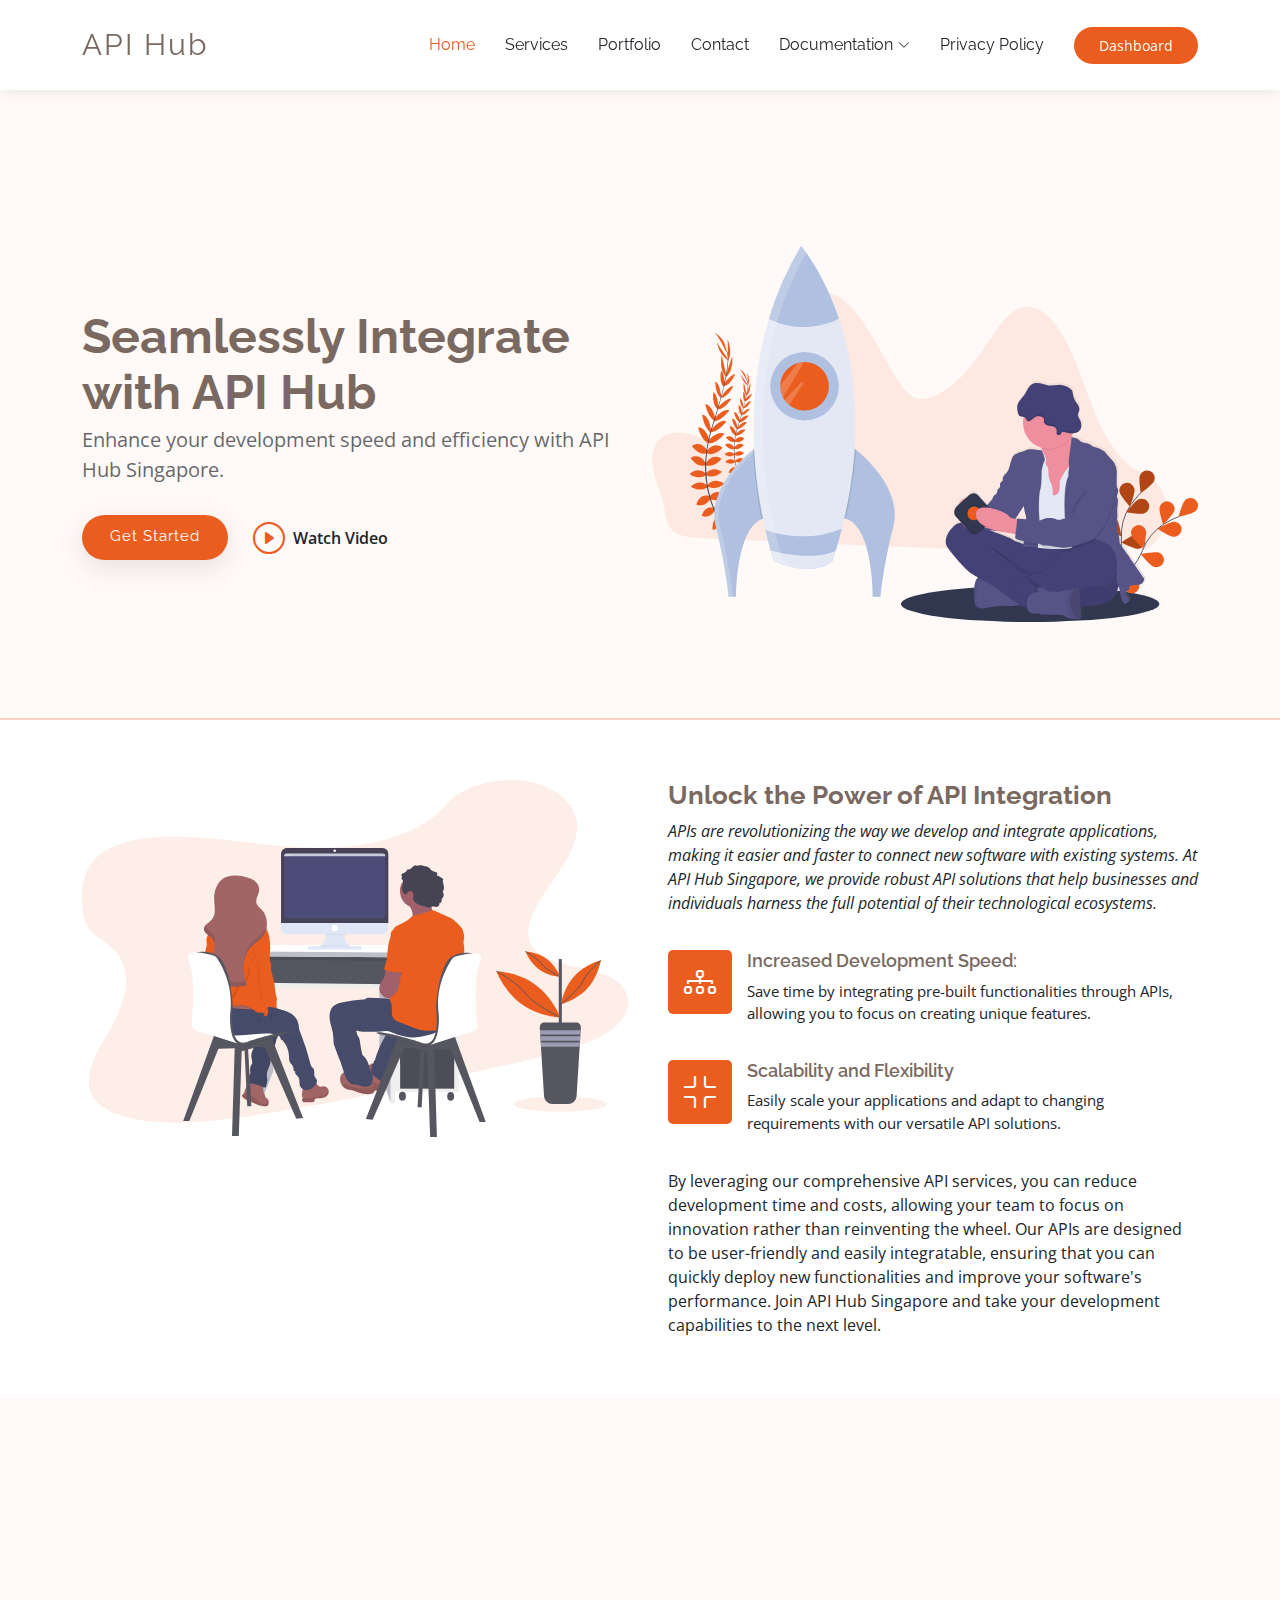
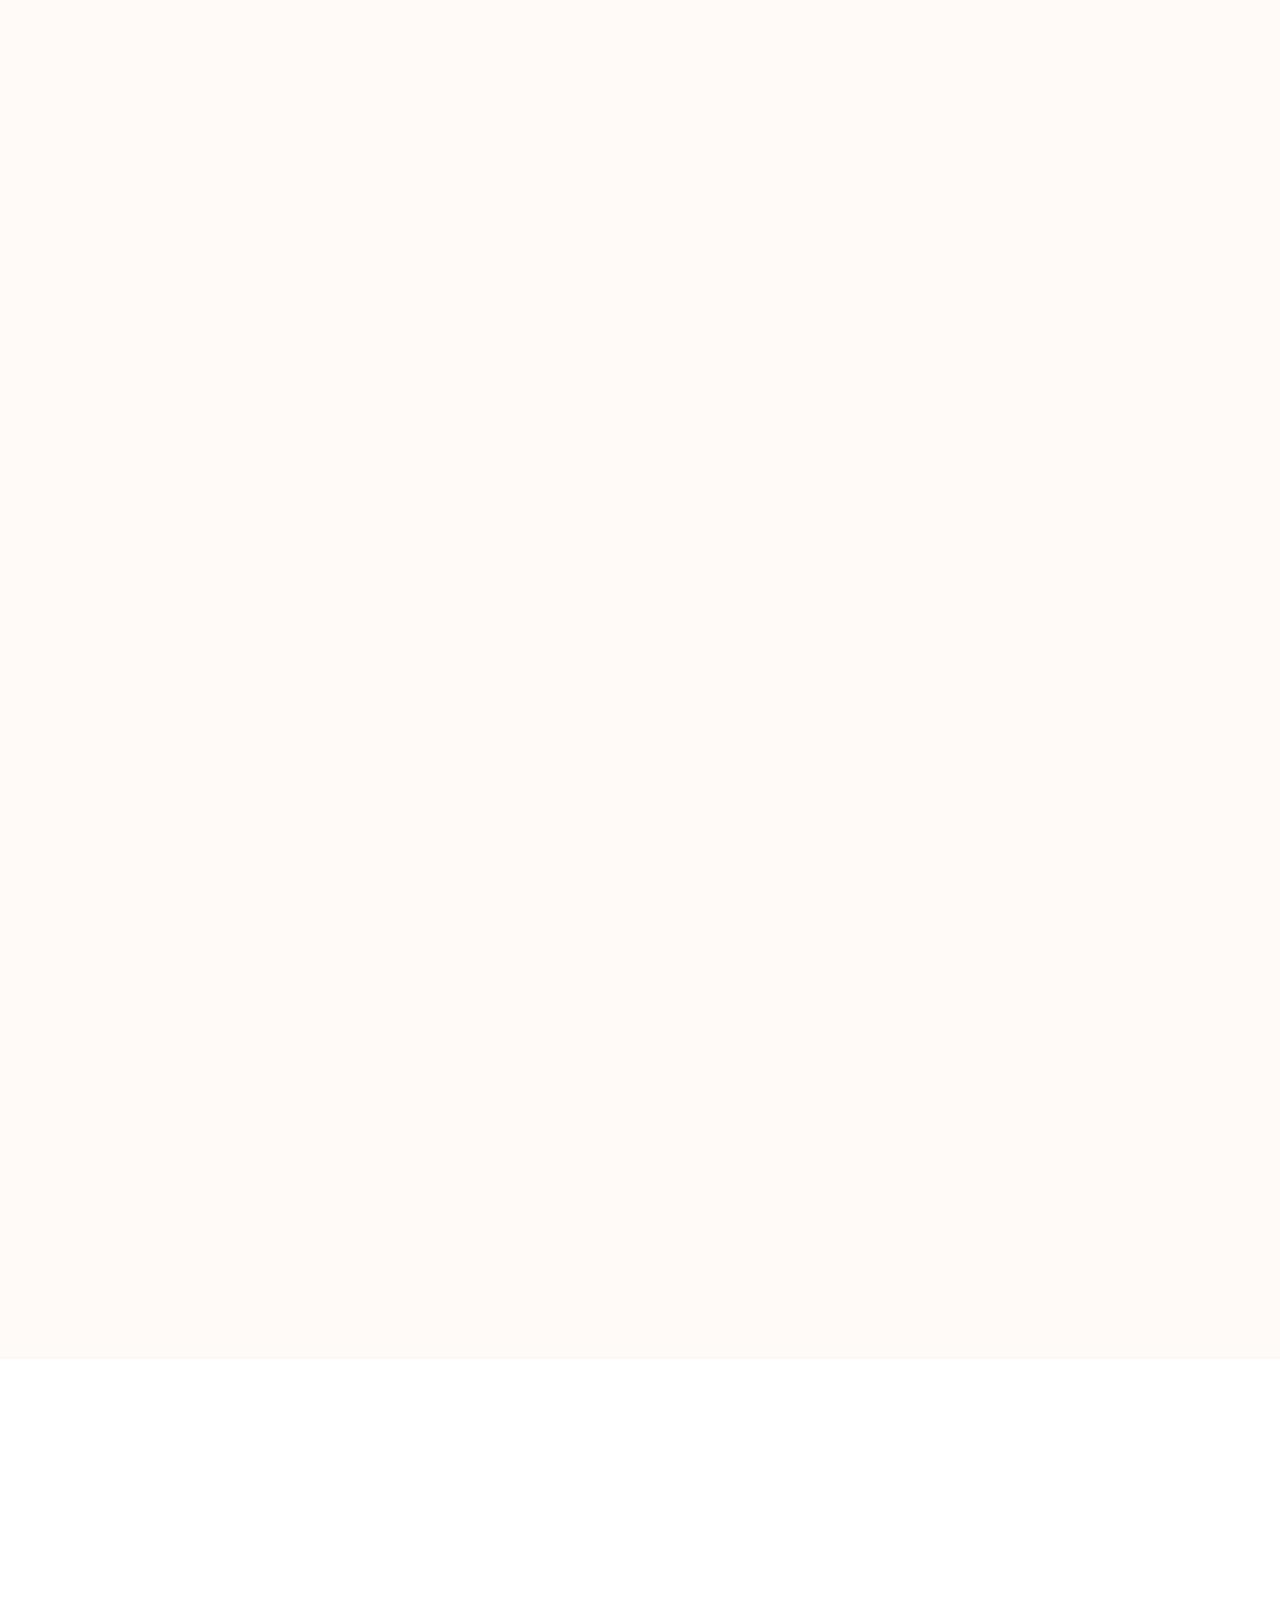
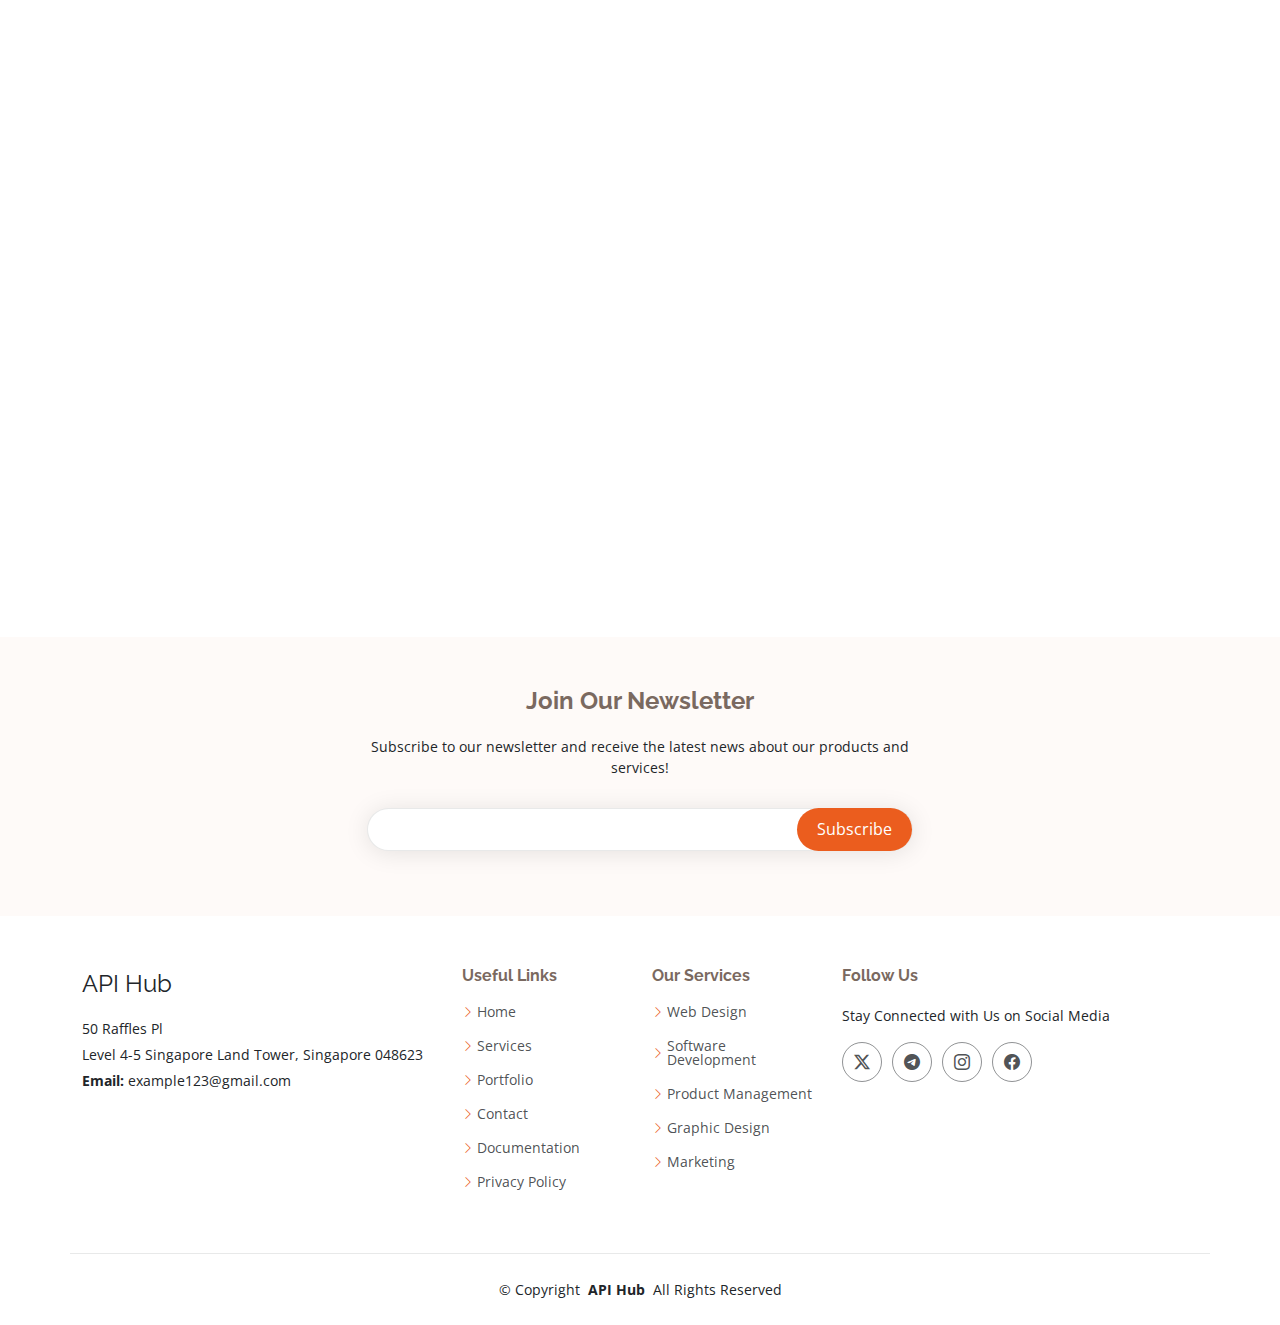
==== apiHub/index.html @ 4bbb3880 "1" ====
<!DOCTYPE html>
<html lang="en">

<head>
  <script async src="https://pagead2.googlesyndication.com/pagead/js/adsbygoogle.js?client=ca-pub-4819060285041230"
    crossorigin="anonymous"></script>
  <!-- Google tag (gtag.js) -->
  <script async src="https://www.googletagmanager.com/gtag/js?id=G-EMD2EQ084N"></script>
  <script>
    window.dataLayer = window.dataLayer || [];
    function gtag() { dataLayer.push(arguments); }
    gtag('js', new Date());

    gtag('config', 'G-EMD2EQ084N');
  </script>
  <meta charset="utf-8">
  <meta content="width=device-width, initial-scale=1.0" name="viewport">
  <title>API Hub Singapore | Your Gateway to Seamless API Integration</title>
  <meta content="API Hub Singapore offers comprehensive API services tailored for SMEs and individuals."
    name="description">
  <meta content="API services Singapore,API integration, SME API solutions,API Hub Singapore" name="keywords">
  <!-- OG Tag -->
  <meta property="og:title" content="API Hub Singapore: Your Gateway to Seamless API Integration" />
  <meta property="og:description"
    content="API Hub Singapore offers comprehensive API services tailored for SMEs and individuals. We provide easy-to-integrate solutions that enhance your business capabilities, streamline operations, and drive innovation. Join us to unlock the potential of API technology and elevate your digital presence." />
  <meta property="og:type" content="website" />
  <meta property="og:url" content="http://www.sgapihub.com" />
  <meta property="og:image" content="http://www.sgapihub.com/logo.png" />
  <!-- DC Tag -->
  <meta name="dc.title" content="API Hub Singapore: Your Gateway to Seamless API Integration" />
  <meta name="dc.description"
    content="API Hub Singapore offers comprehensive API services tailored for SMEs and individuals. We provide easy-to-integrate solutions that enhance your business capabilities, streamline operations, and drive innovation. Join us to unlock the potential of API technology and elevate your digital presence." />
  <meta name="dc.format" content="text/html" />
  <meta name="dc.identifier" content="http://www.sgapihub.com" />

  <!-- Favicons -->
  <link href="./assets/img/favicon.png" rel="icon">
  <link href="./assets/img/apple-touch-icon.png" rel="apple-touch-icon">

  <!-- Fonts -->
  <link href="https://fonts.googleapis.com" rel="preconnect">
  <link href="https://fonts.gstatic.com" rel="preconnect" crossorigin>
  <link
    href="https://fonts.googleapis.com/css2?family=Open+Sans:ital,wght@0,300;0,400;0,500;0,600;0,700;0,800;1,300;1,400;1,500;1,600;1,700;1,800&family=Raleway:ital,wght@0,100;0,200;0,300;0,400;0,500;0,600;0,700;0,800;0,900;1,100;1,200;1,300;1,400;1,500;1,600;1,700;1,800;1,900&display=swap"
    rel="stylesheet">

  <!-- Vendor CSS Files -->
  <link href="./assets/vendor/bootstrap/css/bootstrap.min.css" rel="stylesheet">
  <link href="./assets/vendor/bootstrap-icons/bootstrap-icons.css" rel="stylesheet">
  <link href="./assets/vendor/aos/aos.css" rel="stylesheet">
  <link href="./assets/vendor/glightbox/css/glightbox.min.css" rel="stylesheet">
  <link href="./assets/vendor/swiper/swiper-bundle.min.css" rel="stylesheet">

  <!-- Main CSS File -->
  <link href="./assets/css/main.css" rel="stylesheet">
</head>

<body class="index-page">

  <header id="header" class="header d-flex align-items-center sticky-top">
   
  </header>

  <main class="main">

    <!-- Hero Section -->
    <section id="hero" class="section hero light-background">

      <div class="container">
        <div class="row gy-4">
          <div class="col-lg-6 order-2 order-lg-1 d-flex flex-column justify-content-center" data-aos="fade-up">
            <h1>Seamlessly Integrate with API Hub</h1>
            <p>Enhance your development speed and efficiency with API Hub Singapore. </p>
            <div class="d-flex">
              <a href="index.html#about" class="btn-get-started">Get Started</a>
              <a href="#" class="glightbox btn-watch-video d-flex align-items-center"><i
                  class="bi bi-play-circle"></i><span>Watch
                  Video</span>
              </a>
            </div>
          </div>
          <div class="col-lg-6 order-1 order-lg-2 hero-img" data-aos="zoom-out" data-aos-delay="200">
            <img src="./assets/img/hero-img.svg" class="img-fluid animated" alt="">
          </div>
        </div>
      </div>

    </section><!-- /Hero Section -->

    <!-- About Section -->
    <section id="about" class="section about">

      <div class="container">

        <div class="row gy-3">

          <div class="col-lg-6" data-aos="fade-up" data-aos-delay="100">
            <img src="./assets/img/about-img.svg" alt="" class="img-fluid">
          </div>

          <div class="col-lg-6 d-flex flex-column justify-content-center" data-aos="fade-up" data-aos-delay="200">
            <div class="about-content ps-0 ps-lg-3">
              <h3>Unlock the Power of API Integration</h3>
              <p class="fst-italic">
                APIs are revolutionizing the way we develop and integrate applications, making it easier and faster to
                connect new software with existing systems. At API Hub Singapore, we provide robust API solutions that
                help businesses and individuals harness the full potential of their technological ecosystems.
              </p>
              <ul>
                <li>
                  <i class="bi bi-diagram-3"></i>
                  <div>
                    <h4>Increased Development Speed: </h4>
                    <p>Save time by integrating pre-built functionalities through APIs, allowing you to focus on
                      creating unique features.
                    </p>
                  </div>
                </li>
                <li>
                  <i class="bi bi-fullscreen-exit"></i>
                  <div>
                    <h4>Scalability and Flexibility</h4>
                    <p>Easily scale your applications and adapt to changing requirements with our versatile API
                      solutions.</p>
                  </div>
                </li>
              </ul>
              <p>
                By leveraging our comprehensive API services, you can reduce development time and costs, allowing your
                team to focus on innovation rather than reinventing the wheel. Our APIs are designed to be user-friendly
                and easily integratable, ensuring that you can quickly deploy new functionalities and improve your
                software's performance. Join API Hub Singapore and take your development capabilities to the next level.
              </p>
            </div>

          </div>
        </div>

      </div>

    </section><!-- /About Section -->

    <!-- Services Section -->
    <section id="services" class="services section light-background">

      <!-- Section Title -->
      <div class="container section-title" data-aos="fade-up">
        <h2>Services</h2>
        <p>Enhance Your Business with Our Comprehensive API Services</p>
      </div><!-- End Section Title -->

      <div class="container">

        <div class="row gy-4">

          <div class="col-xl-3 col-md-6 d-flex" data-aos="fade-up" data-aos-delay="100">
            <div class="service-item position-relative">
              <div class="icon"><i class="bi bi-activity icon"></i></div>
              <h4><a href="service-details.html" class="stretched-link">Accelerate Development Speed</a></h4>
              <p>At API Hub Singapore, our API services enable you to rapidly integrate new applications with existing
                systems.</p>
            </div>
          </div><!-- End Service Item -->

          <div class="col-xl-3 col-md-6 d-flex" data-aos="fade-up" data-aos-delay="200">
            <div class="service-item position-relative">
              <div class="icon"><i class="bi bi-bounding-box-circles icon"></i></div>
              <h4><a href="service-details.html" class="stretched-link">Scalability and Flexibility
                </a></h4>
              <p>With our flexible solutions, you can add new features, enhance existing functionalities, and ensure
                your software can grow alongside your business needs.</p>
            </div>
          </div><!-- End Service Item -->

          <div class="col-xl-3 col-md-6 d-flex" data-aos="fade-up" data-aos-delay="300">
            <div class="service-item position-relative">
              <div class="icon"><i class="bi bi-calendar4-week icon"></i></div>
              <h4><a href="service-details.html" class="stretched-link">Cost-Effective Solutions
                </a></h4>
              <p>Our APIs offer cost-effective solutions by providing ready-made functionalities that you can seamlessly
                integrate into your applications.</p>
            </div>
          </div><!-- End Service Item -->

          <div class="col-xl-3 col-md-6 d-flex" data-aos="fade-up" data-aos-delay="400">
            <div class="service-item position-relative">
              <div class="icon"><i class="bi bi-broadcast icon"></i></div>
              <h4><a href="service-details.html" class="stretched-link">Enhanced Security and Reliability
                </a></h4>
              <p>By choosing our services, you can rest assured that your business operations are both secure and
                efficient.</p>
            </div>
          </div><!-- End Service Item -->

        </div>

      </div>

    </section><!-- /Services Section -->



    <!-- Faq Section -->
    <section id="faq" class="faq section light-background">

      <!-- Section Title -->
      <div class="container section-title" data-aos="fade-up">
        <h2>Frequently Asked Questions</h2>
        <p>Explore common inquiries about API Hub Singapore and our comprehensive API services.

        </p>
      </div><!-- End Section Title -->

      <div class="container">

        <div class="row">
          <div class="col-lg-6" data-aos="fade-up" data-aos-delay="100">
            <div class="faq-container">
              <div class="faq-item">
                <h3>What are APIs, and how do they benefit businesses?</h3>
                <div class="faq-content">
                  <p>APIs (Application Programming Interfaces) are tools that allow different software applications to
                    communicate and share data with each other. They streamline development by providing pre-built
                    functionalities, enhance integration capabilities, and improve overall efficiency.</p>
                </div>
                <i class="faq-toggle bi bi-chevron-right"></i>
              </div><!-- End Faq item-->

              <div class="faq-item">
                <h3>How can API Hub Singapore help my business?
                </h3>
                <div class="faq-content">
                  <p>API Hub Singapore offers tailored API solutions that accelerate development, reduce costs, and
                    enhance scalability. Whether you're integrating new applications, enhancing existing systems, or
                    seeking innovative solutions, we provide the tools and support to meet your business needs.
                  </p>
                </div>
                <i class="faq-toggle bi bi-chevron-right"></i>
              </div><!-- End Faq item-->

              <div class="faq-item">
                <h3>What industries do you cater to?</h3>
                <div class="faq-content">
                  <p>We serve a diverse range of industries, including finance, e-commerce, healthcare, and more. Our
                    adaptable API services are designed to meet the specific requirements and challenges of each sector,
                    enabling businesses to innovate and thrive.
                  </p>
                </div>
                <i class="faq-toggle bi bi-chevron-right"></i>
              </div><!-- End Faq item-->
            </div>
          </div><!-- End Faq Column-->

          <div class="col-lg-6" data-aos="fade-up" data-aos-delay="200">
            <div class="faq-container">
              <div class="faq-item">
                <h3>Are your APIs secure?
                </h3>
                <div class="faq-content">
                  <p>Security is paramount at API Hub Singapore. We implement stringent security measures, including
                    encryption protocols and regular audits, to safeguard data and ensure secure transactions between
                    applications and external systems.</p>
                </div>
                <i class="faq-toggle bi bi-chevron-right"></i>
              </div><!-- End Faq item-->

              <div class="faq-item">
                <h3>How do I get started with API integration?
                </h3>
                <div class="faq-content">
                  <p>Getting started is simple. Contact our team to discuss your project requirements, and we'll provide
                    guidance on selecting the right APIs for your needs. Our experts are here to assist you throughout
                    the integration process, from planning to deployment.</p>
                </div>
                <i class="faq-toggle bi bi-chevron-right"></i>
              </div><!-- End Faq item-->

              <div class="faq-item">
                <h3>What support options do you offer?
                </h3>
                <div class="faq-content">
                  <p>We provide comprehensive customer support to assist you at every stage of your API integration
                    journey. Whether you have technical questions, need troubleshooting assistance, or require
                    customization support, our dedicated team is ready to help.
                  </p>
                </div>
                <i class="faq-toggle bi bi-chevron-right"></i>
              </div><!-- End Faq item-->

            </div>

          </div><!-- End Faq Column-->

        </div>

      </div>

    </section><!-- /Faq Section -->

    </div>

    </div>

    </section><!-- /Team Section -->

    <!-- Clients Section -->
    <section id="clients" class="clients section light-background">

      <!-- Section Title -->
      <div class="container section-title" data-aos="fade-up">
        <h2>Clients</h2>
        <p>Our Valued Clients </p>
      </div><!-- End Section Title -->

      <div class="container" data-aos="fade-up" data-aos-delay="100">

        <div class="swiper init-swiper">
          <script type="application/json" class="swiper-config">
            {
              "loop": true,
              "speed": 600,
              "autoplay": {
                "delay": 5000
              },
              "slidesPerView": "auto",
              "pagination": {
                "el": ".swiper-pagination",
                "type": "bullets",
                "clickable": true
              },
              "breakpoints": {
                "320": {
                  "slidesPerView": 2,
                  "spaceBetween": 40
                },
                "480": {
                  "slidesPerView": 3,
                  "spaceBetween": 60
                },
                "640": {
                  "slidesPerView": 4,
                  "spaceBetween": 80
                },
                "992": {
                  "slidesPerView": 6,
                  "spaceBetween": 120
                }
              }
            }
          </script>
          <div class="swiper-wrapper align-items-center">
            <div class="swiper-slide"><img src="./assets/img/clients/client-1.png" class="img-fluid" alt=""></div>
            <div class="swiper-slide"><img src="./assets/img/clients/client-2.png" class="img-fluid" alt=""></div>
            <div class="swiper-slide"><img src="./assets/img/clients/client-3.png" class="img-fluid" alt=""></div>
            <div class="swiper-slide"><img src="./assets/img/clients/client-4.png" class="img-fluid" alt=""></div>
            <div class="swiper-slide"><img src="./assets/img/clients/client-5.png" class="img-fluid" alt=""></div>
            <div class="swiper-slide"><img src="./assets/img/clients/client-6.png" class="img-fluid" alt=""></div>
            <div class="swiper-slide"><img src="./assets/img/clients/client-7.png" class="img-fluid" alt=""></div>
            <div class="swiper-slide"><img src="./assets/img/clients/client-8.png" class="img-fluid" alt=""></div>
          </div>
          <div class="swiper-pagination"></div>
        </div>

      </div>

    </section><!-- /Clients Section -->

    <!-- Contact Section -->
    <section id="contact" class="contact section">

      <!-- Section Title -->
      <div class="container section-title" data-aos="fade-up">
        <h2>Contact</h2>
        <p>Get in Touch</p>
      </div><!-- End Section Title -->

      <div class="container" data-aos="fade-up" data-aos-delay="100">

        <div class="row gy-4">

          <div class="col-lg-5">

            <div class="info-wrap">
              <div class="info-item d-flex" data-aos="fade-up" data-aos-delay="200">
                <i class="bi bi-geo-alt flex-shrink-0"></i>
                <div>
                  <h3>Address</h3>
                  <p>50 Raffles Pl, Level 4-5 Singapore Land Tower, Singapore 048623</p>
                </div>
              </div><!-- End Info Item -->



              <div class="info-item d-flex" data-aos="fade-up" data-aos-delay="400">
                <i class="bi bi-envelope flex-shrink-0"></i>
                <div>
                  <h3>Email Us</h3>
                  <p>guyg09871@gmail.com

                  </p>
                </div>
              </div><!-- End Info Item -->

              <iframe
                src="https://www.google.com/maps/embed?pb=!1m14!1m8!1m3!1d48389.78314118045!2d-74.006138!3d40.710059!3m2!1i1024!2i768!4f13.1!3m3!1m2!1s0x89c25a22a3bda30d%3A0xb89d1fe6bc499443!2sDowntown%20Conference%20Center!5e0!3m2!1sen!2sus!4v1676961268712!5m2!1sen!2sus"
                frameborder="0" style="border:0; width: 100%; height: 270px;" allowfullscreen="" loading="lazy"
                referrerpolicy="no-referrer-when-downgrade"></iframe>
            </div>
          </div>

          <div class="col-lg-7">
            <form action="forms/contact.php" method="post" class="php-email-form" data-aos="fade-up"
              data-aos-delay="200">
              <div class="row gy-4">

                <div class="col-md-6">
                  <label for="name-field" class="pb-2">Your Name</label>
                  <input type="text" name="name" id="name-field" class="form-control" required="">
                </div>

                <div class="col-md-6">
                  <label for="email-field" class="pb-2">Your Email</label>
                  <input type="email" class="form-control" name="email" id="email-field" required="">
                </div>

                <div class="col-md-12">
                  <label for="subject-field" class="pb-2">Subject</label>
                  <input type="text" class="form-control" name="subject" id="subject-field" required="">
                </div>

                <div class="col-md-12">
                  <label for="message-field" class="pb-2">Message</label>
                  <textarea class="form-control" name="message" rows="10" id="message-field" required=""></textarea>
                </div>

                <div class="col-md-12 text-center">
                  <div class="loading">Loading</div>
                  <div class="error-message"></div>
                  <div class="sent-message">Your message has been sent. Thank you!</div>

                  <button type="submit">Send Message</button>
                </div>

              </div>
            </form>
          </div><!-- End Contact Form -->

        </div>

      </div>

    </section><!-- /Contact Section -->

  </main>

  <footer id="footer" class="footer position-relative">

    

  </footer>

  <!-- Scroll Top -->
  <a href="#" id="scroll-top" class="scroll-top d-flex align-items-center justify-content-center"><i
      class="bi bi-arrow-up-short"></i></a>

  <!-- Preloader -->
  <div id="preloader"></div>

  <!-- Vendor JS Files -->
  <script src="./assets/vendor/bootstrap/js/bootstrap.bundle.min.js"></script>
  <script src="./assets/vendor/php-email-form/validate.js"></script>
  <script src="./assets/vendor/aos/aos.js"></script>
  <script src="./assets/vendor/glightbox/js/glightbox.min.js"></script>
  <script src="./assets/vendor/imagesloaded/imagesloaded.pkgd.min.js"></script>
  <script src="./assets/vendor/isotope-layout/isotope.pkgd.min.js"></script>
  <script src="./assets/vendor/swiper/swiper-bundle.min.js"></script>

  <!-- Main JS File -->
  <script src="./assets/js/header.js"></script>
  <script src="./assets/js/footer.js"></script>
  <script src="./assets/js/main.js"></script>

</body>

</html>
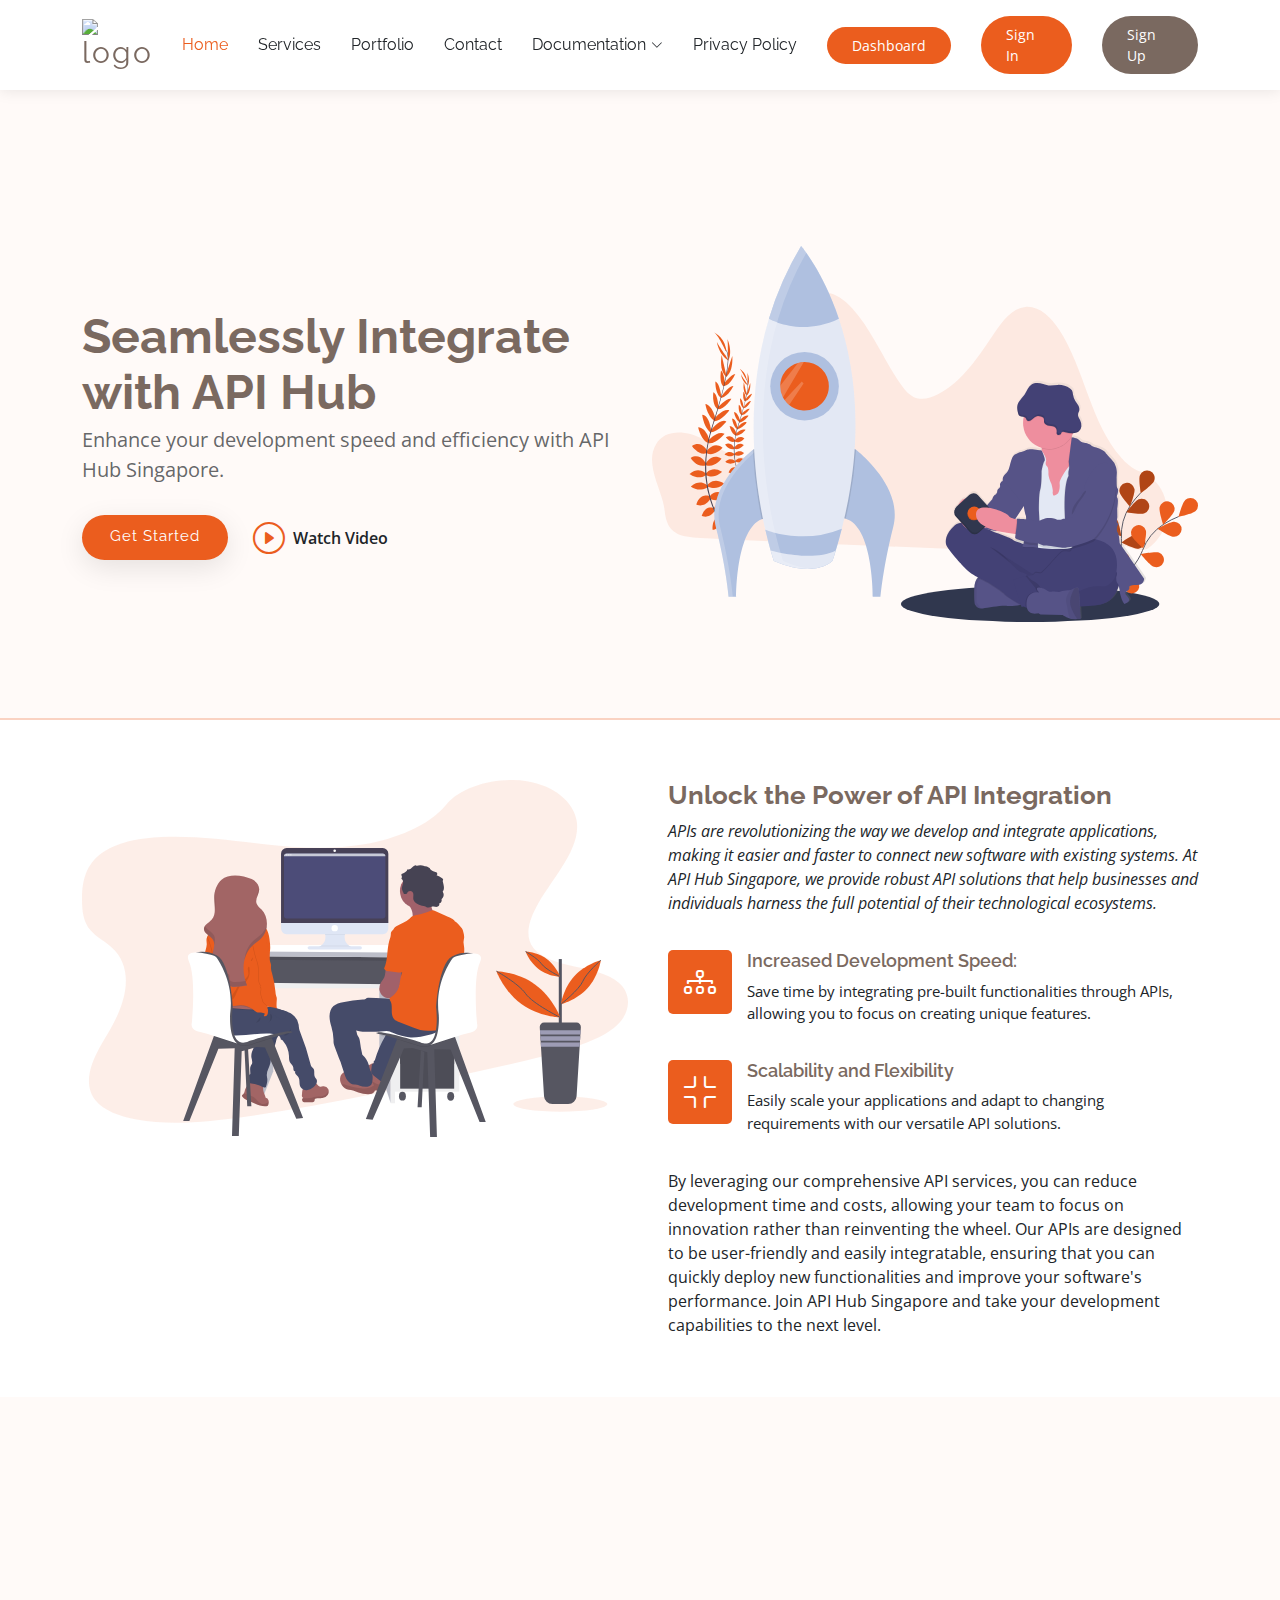
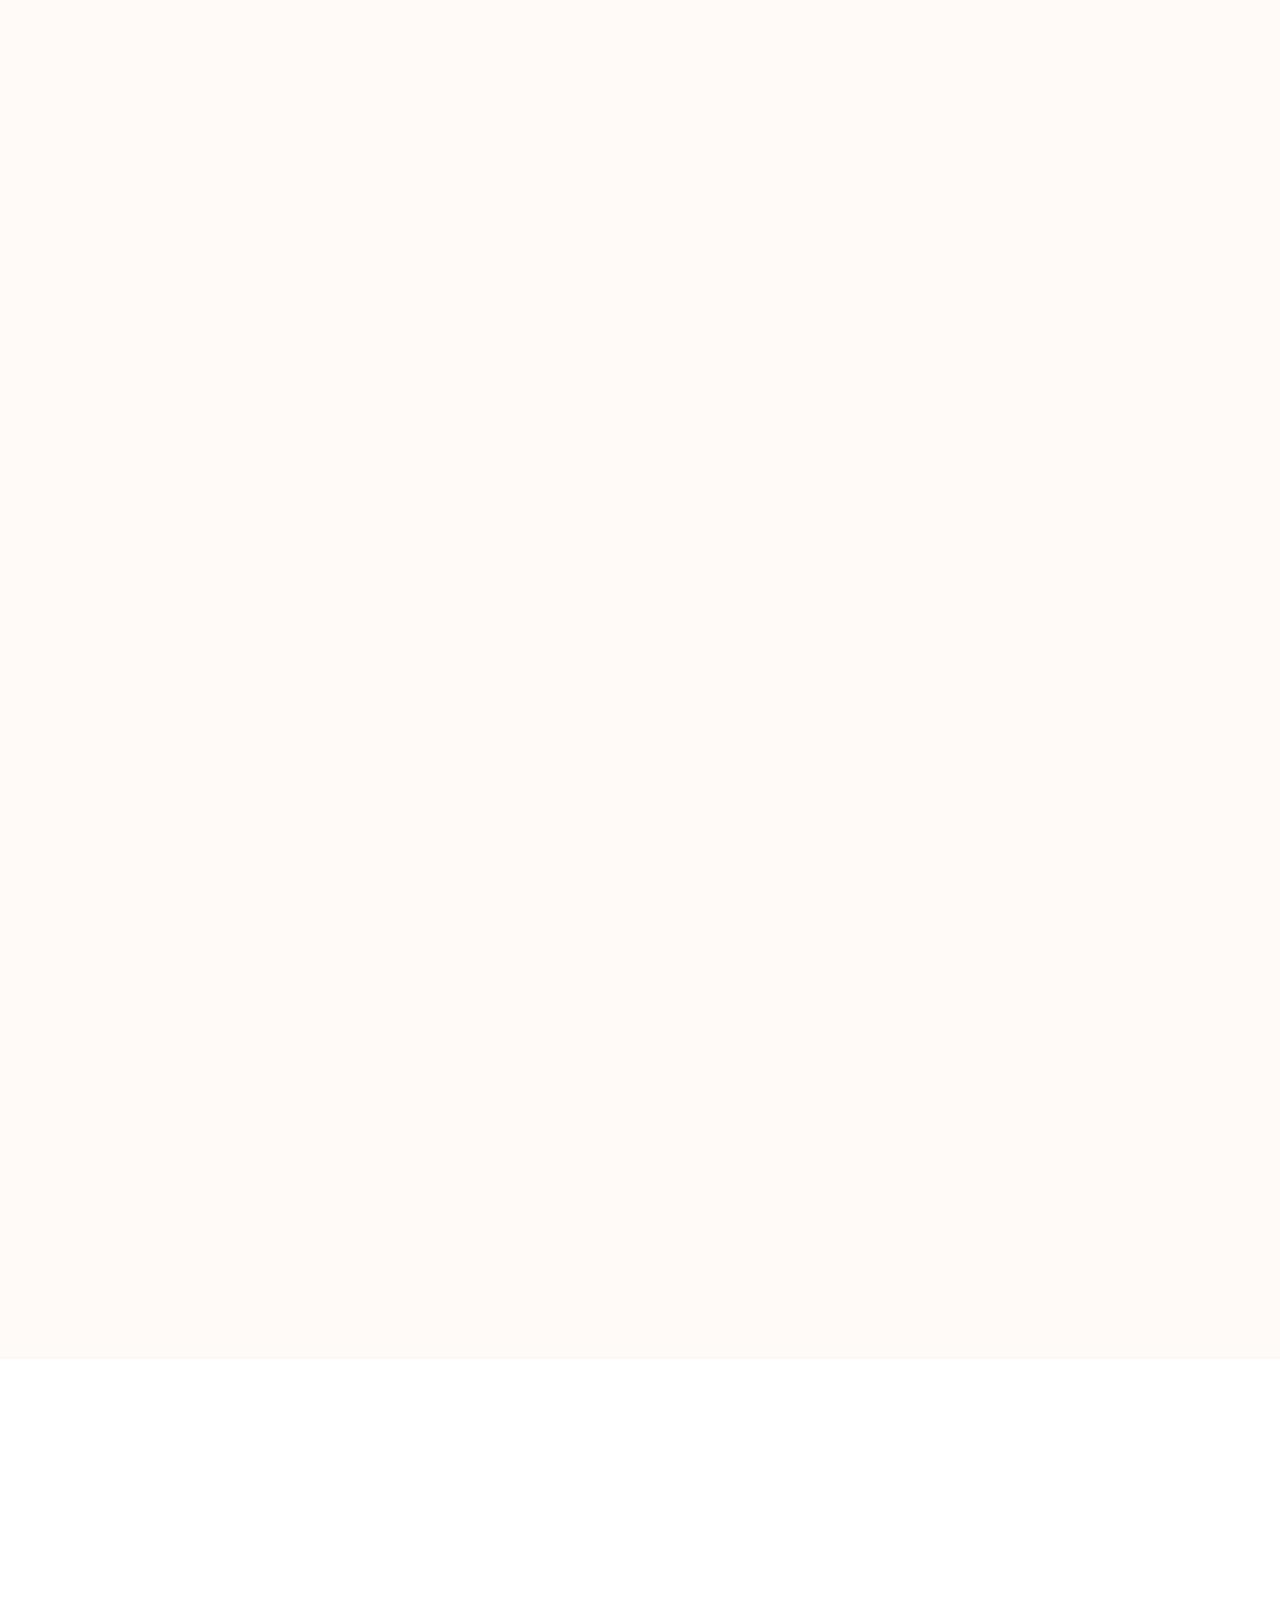
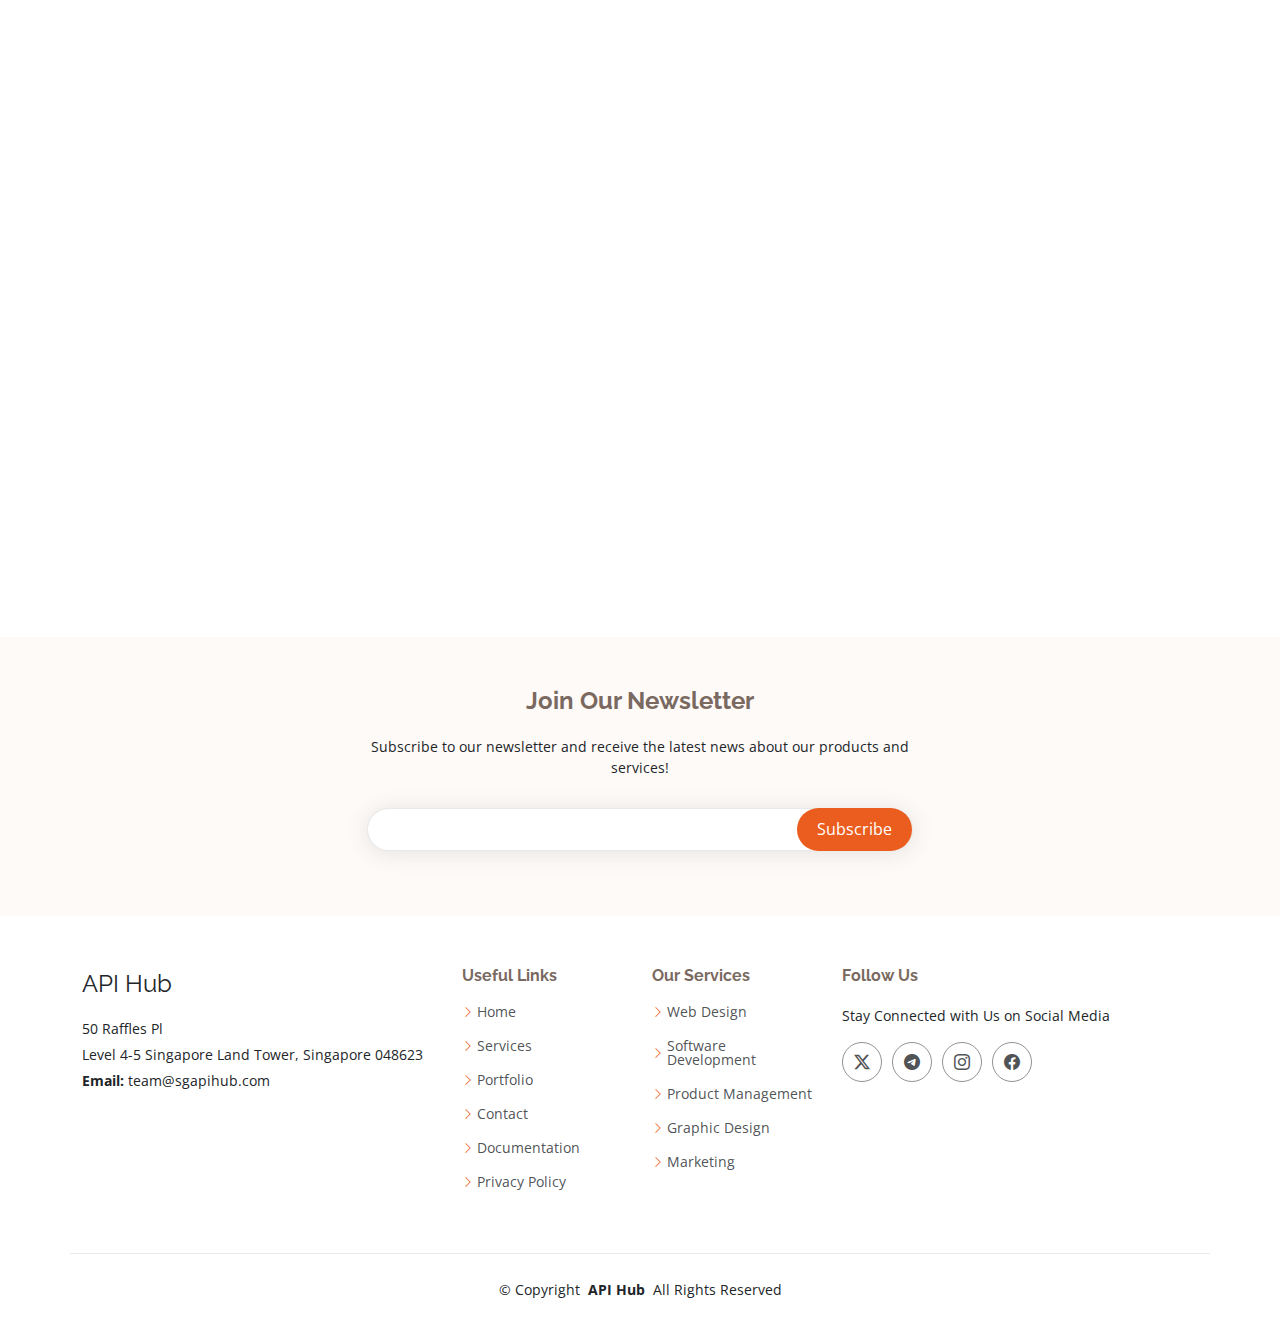
==== commit cdae890a: "2" ====
--- a/apiHub/index.html
+++ b/apiHub/index.html
@@ -389,13 +389,13 @@
                 </div>
               </div><!-- End Info Item -->
 
-
+              
 
               <div class="info-item d-flex" data-aos="fade-up" data-aos-delay="400">
                 <i class="bi bi-envelope flex-shrink-0"></i>
                 <div>
                   <h3>Email Us</h3>
-                  <p>guyg09871@gmail.com
+                  <p>team@sgapihub.com
 
                   </p>
                 </div>
--- a/apiHub/assets/css/main.css
+++ b/apiHub/assets/css/main.css
@@ -1,29 +1,40 @@
-
 /* Fonts */
 :root {
-  --default-font: "Open Sans",  system-ui, -apple-system, "Segoe UI", Roboto, "Helvetica Neue", Arial, "Noto Sans", "Liberation Sans", sans-serif, "Apple Color Emoji", "Segoe UI Emoji", "Segoe UI Symbol", "Noto Color Emoji";
-  --heading-font: "Raleway",  sans-serif;
-  --nav-font: "Raleway",  sans-serif;
+  --default-font: "Open Sans", system-ui, -apple-system, "Segoe UI", Roboto, "Helvetica Neue", Arial, "Noto Sans", "Liberation Sans", sans-serif, "Apple Color Emoji", "Segoe UI Emoji", "Segoe UI Symbol", "Noto Color Emoji";
+  --heading-font: "Raleway", sans-serif;
+  --nav-font: "Raleway", sans-serif;
 }
 
 /* Global Colors - The following color variables are used throughout the website. Updating them here will change the color scheme of the entire website */
-:root { 
-  --background-color: #ffffff; /* Background color for the entire website, including individual sections */
-  --default-color: #212529; /* Default color used for the majority of the text content across the entire website */
-  --heading-color: #7a6960; /* Color for headings, subheadings and title throughout the website */
-  --accent-color: #eb5d1e; /* Accent color that represents your brand on the website. It's used for buttons, links, and other elements that need to stand out */
-  --surface-color: #ffffff; /* The surface color is used as a background of boxed elements within sections, such as cards, icon boxes, or other elements that require a visual separation from the global background. */
-  --contrast-color: #ffffff; /* Contrast color for text, ensuring readability against backgrounds of accent, heading, or default colors. */
+:root {
+  --background-color: #ffffff;
+  /* Background color for the entire website, including individual sections */
+  --default-color: #212529;
+  /* Default color used for the majority of the text content across the entire website */
+  --heading-color: #7a6960;
+  /* Color for headings, subheadings and title throughout the website */
+  --accent-color: #eb5d1e;
+  /* Accent color that represents your brand on the website. It's used for buttons, links, and other elements that need to stand out */
+  --surface-color: #ffffff;
+  /* The surface color is used as a background of boxed elements within sections, such as cards, icon boxes, or other elements that require a visual separation from the global background. */
+  --contrast-color: #ffffff;
+  /* Contrast color for text, ensuring readability against backgrounds of accent, heading, or default colors. */
 }
 
 /* Nav Menu Colors - The following color variables are used specifically for the navigation menu. They are separate from the global colors to allow for more customization options */
 :root {
-  --nav-color: #212529;  /* The default color of the main navmenu links */
-  --nav-hover-color: #eb5d1e; /* Applied to main navmenu links when they are hovered over or active */
-  --nav-mobile-background-color: #ffffff; /* Used as the background color for mobile navigation menu */
-  --nav-dropdown-background-color: #ffffff; /* Used as the background color for dropdown items that appear when hovering over primary navigation items */
-  --nav-dropdown-color: #212529; /* Used for navigation links of the dropdown items in the navigation menu. */
-  --nav-dropdown-hover-color: #eb5d1e; /* Similar to --nav-hover-color, this color is applied to dropdown navigation links when they are hovered over. */
+  --nav-color: #212529;
+  /* The default color of the main navmenu links */
+  --nav-hover-color: #eb5d1e;
+  /* Applied to main navmenu links when they are hovered over or active */
+  --nav-mobile-background-color: #ffffff;
+  /* Used as the background color for mobile navigation menu */
+  --nav-dropdown-background-color: #ffffff;
+  /* Used as the background color for dropdown items that appear when hovering over primary navigation items */
+  --nav-dropdown-color: #212529;
+  /* Used for navigation links of the dropdown items in the navigation menu. */
+  --nav-dropdown-hover-color: #eb5d1e;
+  /* Similar to --nav-hover-color, this color is applied to dropdown navigation links when they are hovered over. */
 }
 
 /* Color Presets - These classes override global colors when applied to any section or element, providing reuse of the sam color scheme. */
@@ -145,7 +156,7 @@
 }
 
 .header .logo img {
-  max-height: 36px;
+  max-height: 90px;
   margin-right: 8px;
 }
 
@@ -158,7 +169,9 @@
 }
 
 .header .btn-getstarted,
-.header .btn-getstarted:focus {
+.header .btn-getstarted:focus,
+.header .btn-sign-in,
+.header .btn-sign-in:focus {
   color: var(--contrast-color);
   background: var(--accent-color);
   font-size: 14px;
@@ -168,10 +181,32 @@
   transition: 0.3s;
 }
 
+.header .btn-sign-up,
+.header .btn-sign-up:focus {
+  color: var(--contrast-color);
+  background: var(--heading-color);
+  font-size: 14px;
+  padding: 8px 25px;
+  margin: 0 0 0 30px;
+  border-radius: 50px;
+  transition: 0.3s;
+}
+
 .header .btn-getstarted:hover,
-.header .btn-getstarted:focus:hover {
+.header .btn-getstarted:focus:hover,
+.header .btn-sign-in:hover,
+.header .btn-sign-in:focus:hover {
   color: var(--contrast-color);
   background: color-mix(in srgb, var(--accent-color), transparent 15%);
+}
+
+.header .btn-sign-up:hover,
+.header .btn-sign-up:focus:hover {
+  background: color-mix(in srgb, var(--heading-color), transparent 15%);
+}
+
+.sign--mb {
+  display: none;
 }
 
 @media (max-width: 1200px) {
@@ -189,7 +224,18 @@
     order: 3;
   }
 }
-
+@media (max-width: 678px) {
+  .sign--mb {
+    display: flex;
+    align-items:center ;
+    margin: 0 auto;
+    width: fit-content;
+  }
+  .header .btn-sign.btn-sign-mb{
+    display: block;
+  color: var(--contrast-color);
+  }
+}
 /*--------------------------------------------------------------
 # Navigation Menu
 --------------------------------------------------------------*/
@@ -905,6 +951,13 @@
 /*--------------------------------------------------------------
 # Services Section
 --------------------------------------------------------------*/
+.content-service{
+  display: none;
+}
+
+.content-service.active{
+  display: block;
+}
 .services .service-item {
   box-shadow: 0px 5px 90px 0px rgba(0, 0, 0, 0.1);
   background-color: var(--surface-color);
@@ -1495,6 +1548,7 @@
   margin-right: 8px;
   color: var(--accent-color);
 }
+
 /*--------------------------------------------------------------
 # Privacy Policy Section
 --------------------------------------------------------------*/
@@ -1581,4 +1635,4 @@
 --------------------------------------------------------------*/
 .starter-section {
   /* Add your styles here */
-}
+}